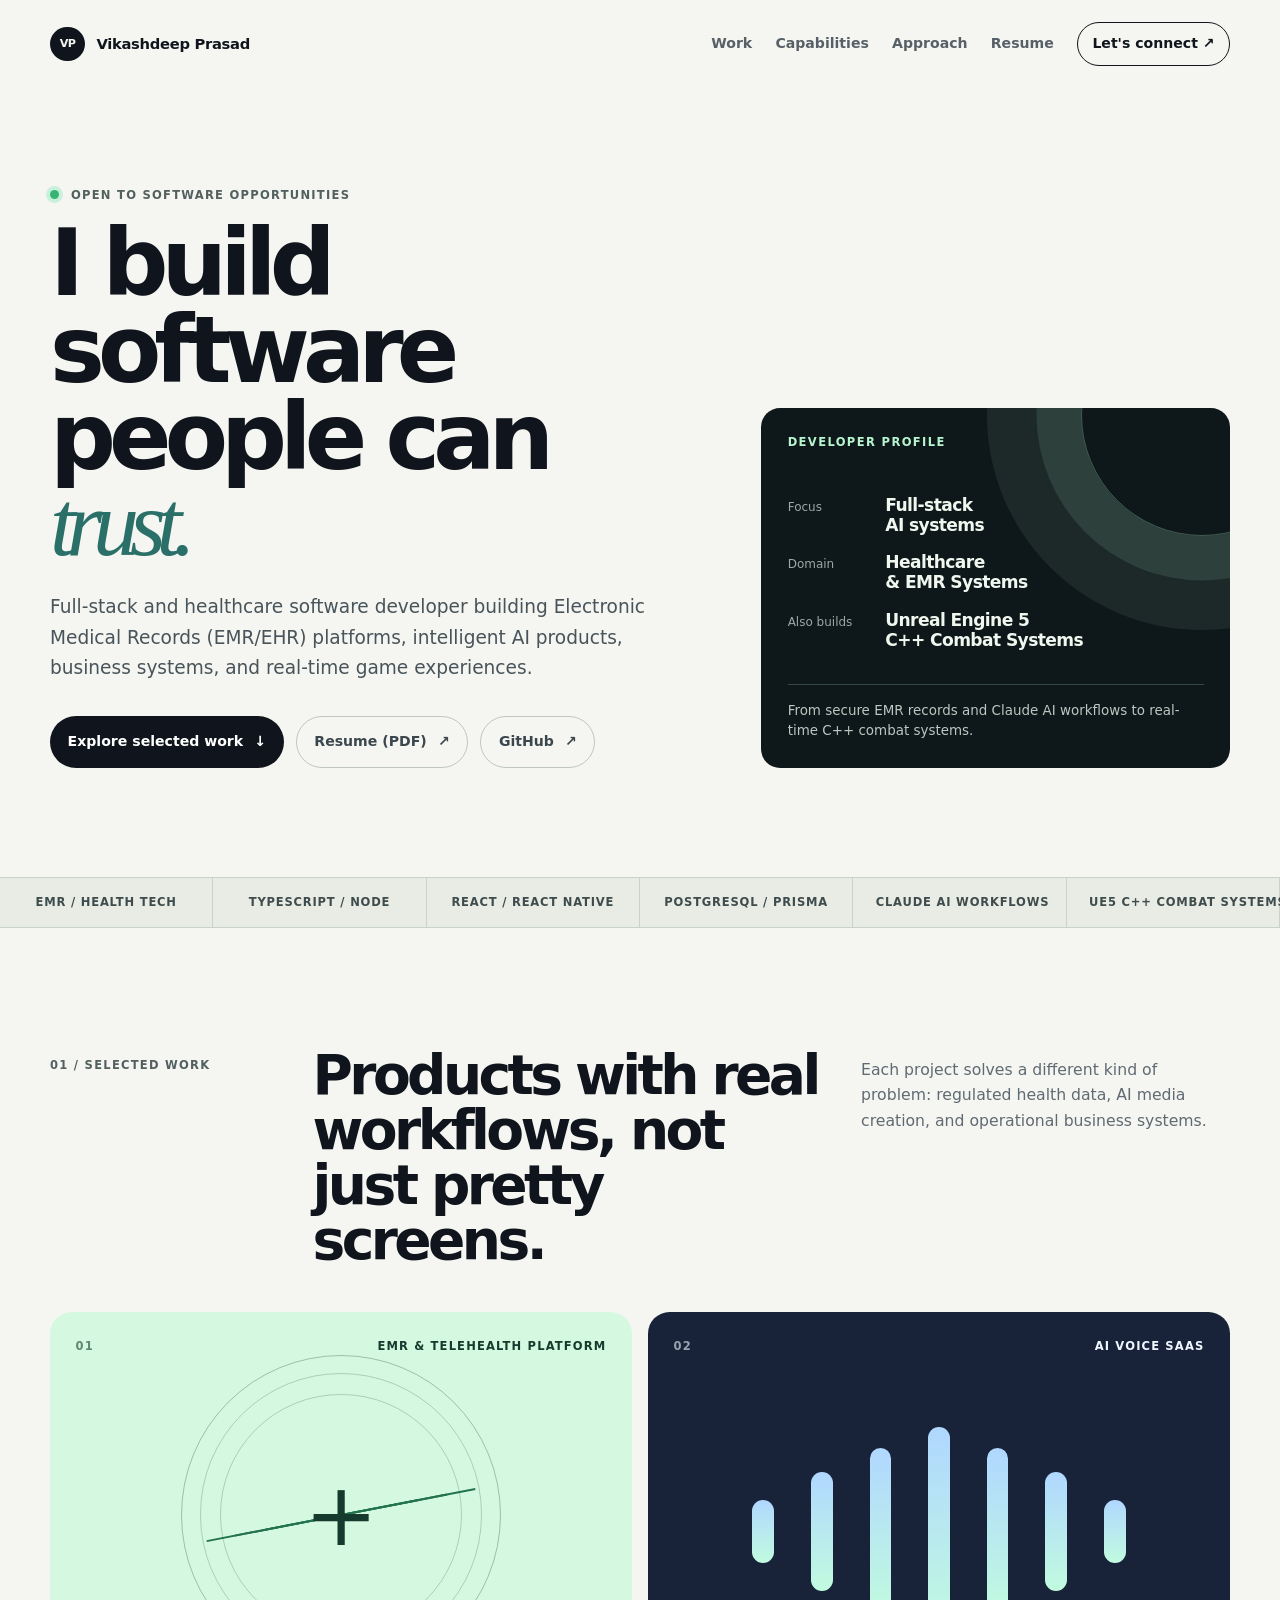
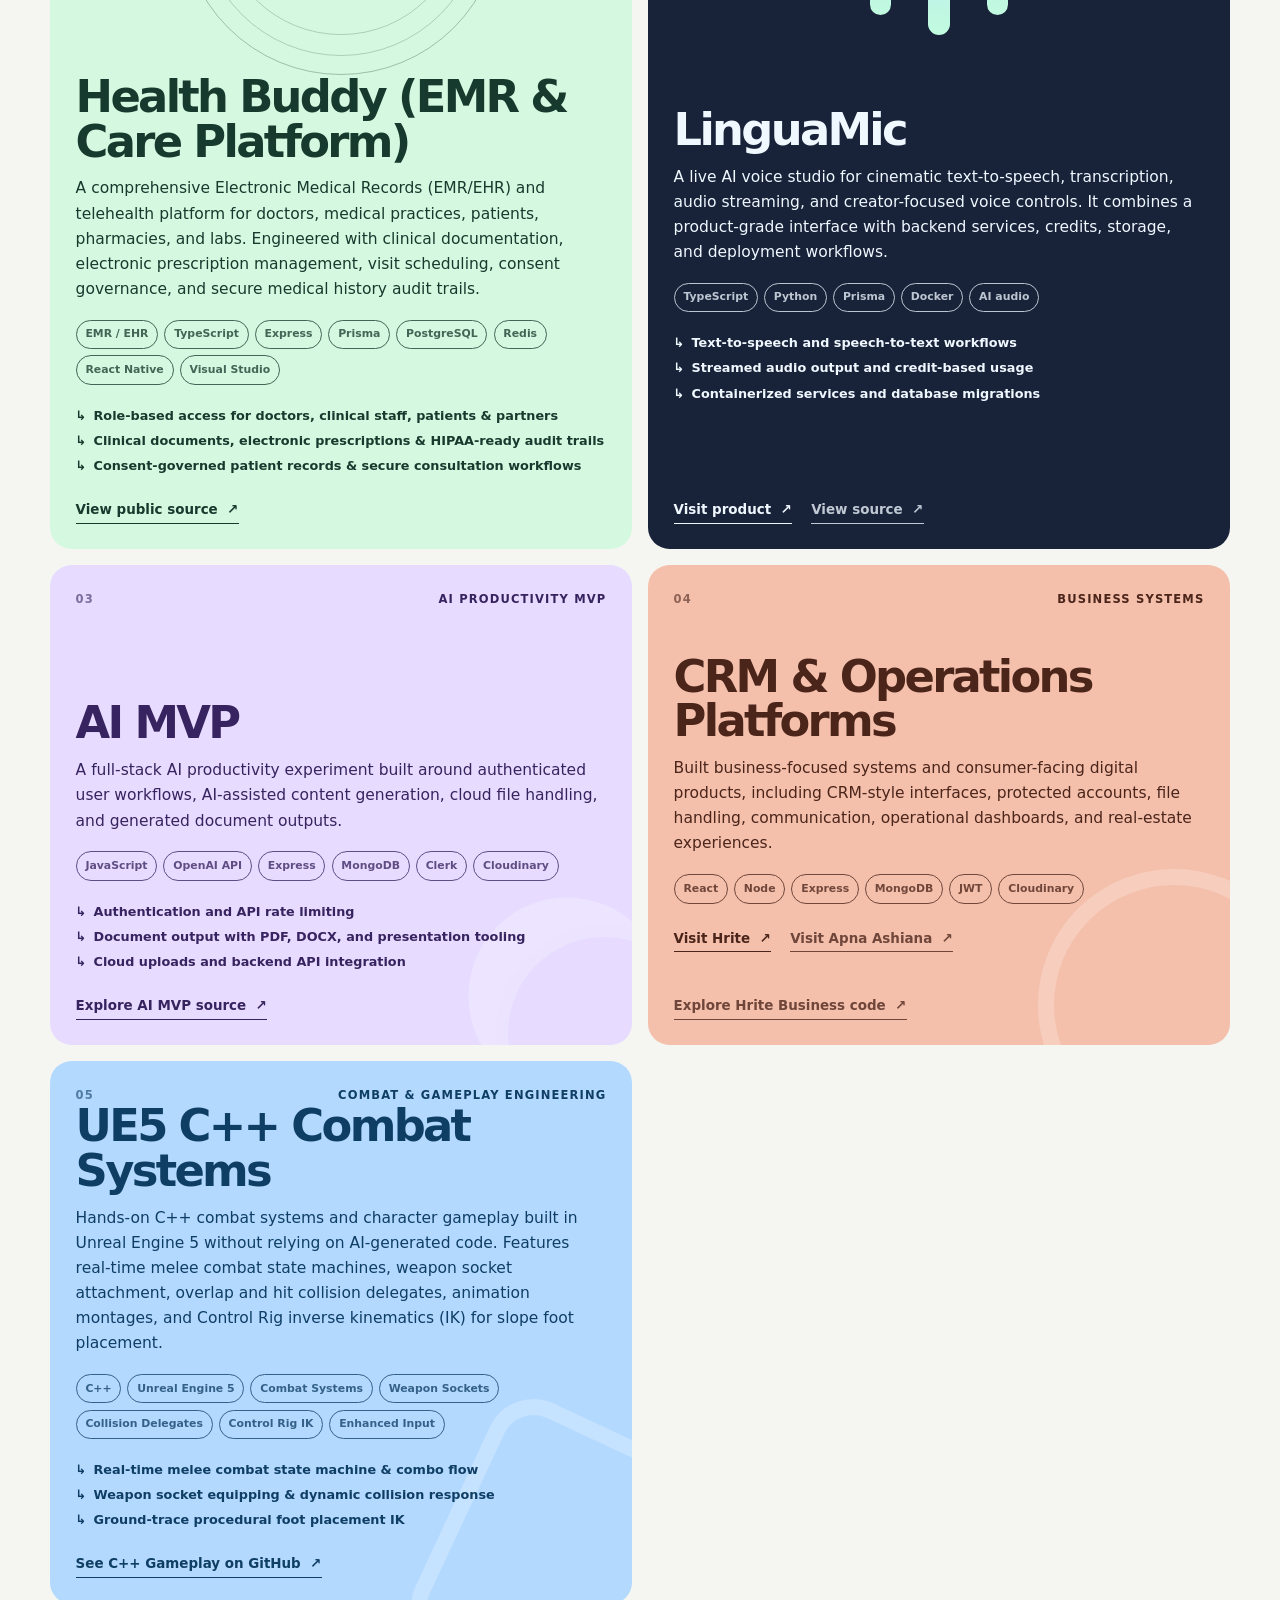
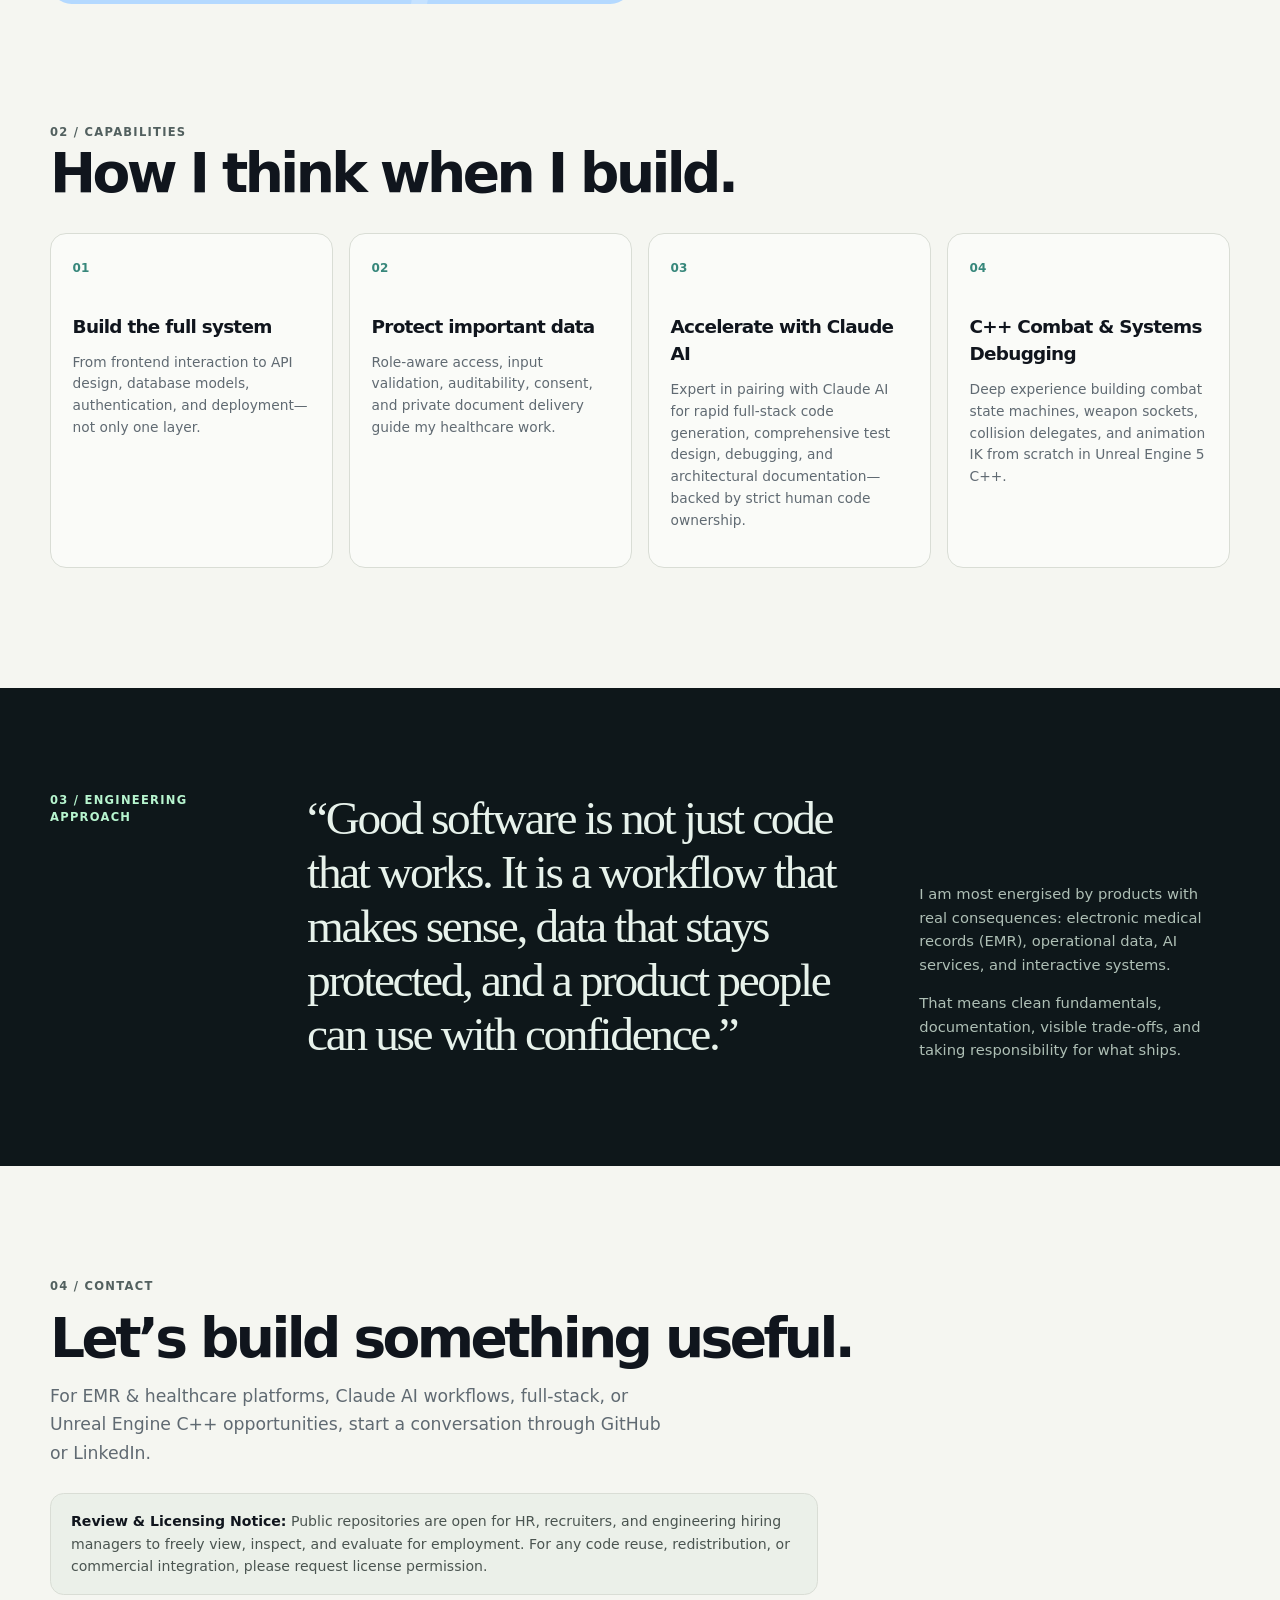
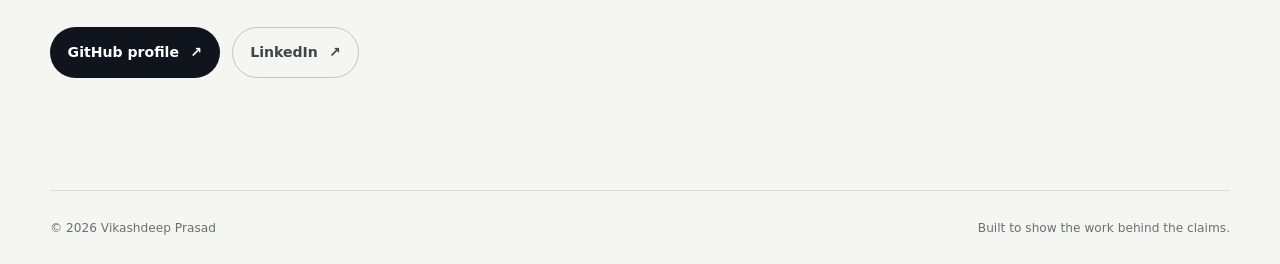
==== index.html @ c78db2ca "Initial commit: Vikashdeep Prasad portfolio & resume" ====
<!doctype html>
<html lang="en">
  <head>
    <meta charset="UTF-8" />
    <meta name="viewport" content="width=device-width, initial-scale=1.0" />
    <meta
      name="description"
      content="Portfolio of Vikashdeep Prasad — full-stack, AI, healthcare, and Unreal Engine developer."
    />
    <title>Vikashdeep Prasad — Full-Stack & AI Developer</title>
    <link rel="stylesheet" href="styles.css" />
  </head>
  <body>
    <a class="skip-link" href="#main">Skip to content</a>

    <header class="site-header">
      <a class="brand" href="#top" aria-label="Vikashdeep Prasad home">
        <span class="brand-mark">VP</span>
        <span>Vikashdeep Prasad</span>
      </a>
      <button class="menu-toggle" type="button" aria-expanded="false" aria-controls="site-nav">
        <span class="sr-only">Toggle navigation</span>
        <span></span><span></span>
      </button>
      <nav id="site-nav" class="site-nav" aria-label="Main navigation">
        <a href="#work">Work</a>
        <a href="#skills">Capabilities</a>
        <a href="#about">Approach</a>
        <a href="resume.pdf" target="_blank">Resume</a>
        <a class="nav-cta" href="#contact">Let's connect <span aria-hidden="true">↗</span></a>
      </nav>
    </header>

    <main id="main">
      <section id="top" class="hero section-shell">
        <div class="hero-copy">
          <p class="eyebrow"><span class="status-dot"></span> Open to software opportunities</p>
          <h1>I build software people can <em>trust.</em></h1>
          <p class="hero-intro">
            Full-stack and healthcare software developer building Electronic Medical Records (EMR/EHR) platforms, intelligent AI products,
            business systems, and real-time game experiences.
          </p>
          <div class="hero-actions">
            <a class="button button-primary" href="#work">Explore selected work <span aria-hidden="true">↓</span></a>
            <a class="button button-quiet" href="resume.pdf" target="_blank">Resume (PDF) <span aria-hidden="true">↗</span></a>
            <a class="button button-quiet" href="https://github.com/viqSTAR" target="_blank" rel="noreferrer">GitHub <span aria-hidden="true">↗</span></a>
          </div>
        </div>
        <aside class="signal-card" aria-label="Developer profile summary">
          <p class="signal-label">Developer profile</p>
          <div class="signal-grid">
            <div><span>Focus</span><strong>Full-stack<br />AI systems</strong></div>
            <div><span>Domain</span><strong>Healthcare<br />& EMR Systems</strong></div>
            <div><span>Also builds</span><strong>Unreal Engine 5<br />C++ Combat Systems</strong></div>
          </div>
          <p class="signal-footer">From secure EMR records and Claude AI workflows to real-time C++ combat systems.</p>
        </aside>
      </section>

      <section class="proof-strip" aria-label="Key skills">
        <div>EMR / Health Tech</div>
        <div>TypeScript / Node</div>
        <div>React / React Native</div>
        <div>PostgreSQL / Prisma</div>
        <div>Claude AI Workflows</div>
        <div>UE5 C++ Combat Systems</div>
      </section>

      <section id="work" class="section-shell work-section">
        <div class="section-heading">
          <p class="eyebrow">01 / Selected work</p>
          <h2>Products with real workflows, not just pretty screens.</h2>
          <p>Each project solves a different kind of problem: regulated health data, AI media creation, and operational business systems.</p>
        </div>

        <div class="project-grid">
          <article class="project-card featured health-card">
            <div class="project-topline">
              <span class="project-number">01</span>
              <span class="project-type">EMR & Telehealth Platform</span>
            </div>
            <div class="product-glyph health-glyph" aria-hidden="true">
              <span class="pulse-line"></span>
              <span class="plus">+</span>
            </div>
            <div class="project-copy">
              <h3>Health Buddy (EMR & Care Platform)</h3>
              <p>
                A comprehensive Electronic Medical Records (EMR/EHR) and telehealth platform for doctors, medical practices, patients, pharmacies, and labs.
                Engineered with clinical documentation, electronic prescription management, visit scheduling, consent governance, and secure medical history audit trails.
              </p>
              <ul class="tag-list" aria-label="Health Buddy technology">
                <li>EMR / EHR</li><li>TypeScript</li><li>Express</li><li>Prisma</li><li>PostgreSQL</li><li>Redis</li><li>React Native</li><li>Visual Studio</li>
              </ul>
              <div class="project-points">
                <span>Role-based access for doctors, clinical staff, patients & partners</span>
                <span>Clinical documents, electronic prescriptions & HIPAA-ready audit trails</span>
                <span>Consent-governed patient records & secure consultation workflows</span>
              </div>
            </div>
            <a class="project-link" href="https://github.com/viqSTAR/healthbuddy" target="_blank" rel="noreferrer">View public source <span aria-hidden="true">↗</span></a>
          </article>

          <article class="project-card featured linguamic-card">
            <div class="project-topline">
              <span class="project-number">02</span>
              <span class="project-type">AI voice SaaS</span>
            </div>
            <div class="product-glyph sound-glyph" aria-hidden="true">
              <span></span><span></span><span></span><span></span><span></span><span></span><span></span>
            </div>
            <div class="project-copy">
              <h3>LinguaMic</h3>
              <p>
                A live AI voice studio for cinematic text-to-speech, transcription, audio streaming, and creator-focused voice controls.
                It combines a product-grade interface with backend services, credits, storage, and deployment workflows.
              </p>
              <ul class="tag-list" aria-label="LinguaMic technology">
                <li>TypeScript</li><li>Python</li><li>Prisma</li><li>Docker</li><li>AI audio</li>
              </ul>
              <div class="project-points">
                <span>Text-to-speech and speech-to-text workflows</span>
                <span>Streamed audio output and credit-based usage</span>
                <span>Containerized services and database migrations</span>
              </div>
            </div>
            <div class="project-links">
              <a class="project-link" href="https://linguamic.com/" target="_blank" rel="noreferrer">Visit product <span aria-hidden="true">↗</span></a>
              <a class="project-link muted-link" href="https://github.com/viqSTAR/linguamictts" target="_blank" rel="noreferrer">View source <span aria-hidden="true">↗</span></a>
            </div>
          </article>

          <article class="project-card ai-card">
            <div class="project-topline">
              <span class="project-number">03</span>
              <span class="project-type">AI productivity MVP</span>
            </div>
            <div class="project-copy">
              <h3>AI MVP</h3>
              <p>
                A full-stack AI productivity experiment built around authenticated user workflows,
                AI-assisted content generation, cloud file handling, and generated document outputs.
              </p>
              <ul class="tag-list" aria-label="AI MVP technology">
                <li>JavaScript</li><li>OpenAI API</li><li>Express</li><li>MongoDB</li><li>Clerk</li><li>Cloudinary</li>
              </ul>
              <div class="project-points">
                <span>Authentication and API rate limiting</span>
                <span>Document output with PDF, DOCX, and presentation tooling</span>
                <span>Cloud uploads and backend API integration</span>
              </div>
              <a class="project-link" href="https://github.com/viqSTAR/ai_mvp" target="_blank" rel="noreferrer">Explore AI MVP source <span aria-hidden="true">↗</span></a>
            </div>
          </article>

          <article class="project-card business-card">
            <div class="project-topline">
              <span class="project-number">04</span>
              <span class="project-type">Business systems</span>
            </div>
            <div class="project-copy">
              <h3>CRM & Operations Platforms</h3>
              <p>
                Built business-focused systems and consumer-facing digital products, including CRM-style interfaces,
                protected accounts, file handling, communication, operational dashboards, and real-estate experiences.
              </p>
              <ul class="tag-list" aria-label="Business systems technology">
                <li>React</li><li>Node</li><li>Express</li><li>MongoDB</li><li>JWT</li><li>Cloudinary</li>
              </ul>
              <div class="project-links business-links">
                <a class="project-link" href="https://www.hrite.in/" target="_blank" rel="noreferrer">Visit Hrite <span aria-hidden="true">↗</span></a>
                <a class="project-link muted-link" href="https://www.apnaashiana.in/" target="_blank" rel="noreferrer">Visit Apna Ashiana <span aria-hidden="true">↗</span></a>
                <a class="project-link muted-link" href="https://github.com/viqSTAR/hritebusiness" target="_blank" rel="noreferrer">Explore Hrite Business code <span aria-hidden="true">↗</span></a>
              </div>
            </div>
          </article>

          <article class="project-card game-card">
            <div class="project-topline">
              <span class="project-number">05</span>
              <span class="project-type">Combat & Gameplay Engineering</span>
            </div>
            <div class="project-copy">
              <h3>UE5 C++ Combat Systems</h3>
              <p>
                Hands-on C++ combat systems and character gameplay built in Unreal Engine 5 without relying on AI-generated code.
                Features real-time melee combat state machines, weapon socket attachment, overlap and hit collision delegates, animation montages, and Control Rig inverse kinematics (IK) for slope foot placement.
              </p>
              <ul class="tag-list" aria-label="Game development technology">
                <li>C++</li><li>Unreal Engine 5</li><li>Combat Systems</li><li>Weapon Sockets</li><li>Collision Delegates</li><li>Control Rig IK</li><li>Enhanced Input</li>
              </ul>
              <div class="project-points">
                <span>Real-time melee combat state machine & combo flow</span>
                <span>Weapon socket equipping & dynamic collision response</span>
                <span>Ground-trace procedural foot placement IK</span>
              </div>
              <a class="project-link" href="https://github.com/viqSTAR" target="_blank" rel="noreferrer">See C++ Gameplay on GitHub <span aria-hidden="true">↗</span></a>
            </div>
          </article>
        </div>
      </section>

      <section id="skills" class="section-shell capabilities-section">
        <div class="section-heading compact-heading">
          <p class="eyebrow">02 / Capabilities</p>
          <h2>How I think when I build.</h2>
        </div>
        <div class="capability-grid">
          <article>
            <span>01</span>
            <h3>Build the full system</h3>
            <p>From frontend interaction to API design, database models, authentication, and deployment—not only one layer.</p>
          </article>
          <article>
            <span>02</span>
            <h3>Protect important data</h3>
            <p>Role-aware access, input validation, auditability, consent, and private document delivery guide my healthcare work.</p>
          </article>
          <article>
            <span>03</span>
            <h3>Accelerate with Claude AI</h3>
            <p>Expert in pairing with Claude AI for rapid full-stack code generation, comprehensive test design, debugging, and architectural documentation—backed by strict human code ownership.</p>
          </article>
          <article>
            <span>04</span>
            <h3>C++ Combat & Systems Debugging</h3>
            <p>Deep experience building combat state machines, weapon sockets, collision delegates, and animation IK from scratch in Unreal Engine 5 C++.</p>
          </article>
        </div>
      </section>

      <section id="about" class="approach-section">
        <div class="section-shell approach-layout">
          <p class="eyebrow">03 / Engineering approach</p>
          <blockquote>
            “Good software is not just code that works. It is a workflow that makes sense, data that stays protected, and a product people can use with confidence.”
          </blockquote>
          <div class="approach-notes">
            <p>I am most energised by products with real consequences: electronic medical records (EMR), operational data, AI services, and interactive systems.</p>
            <p>That means clean fundamentals, documentation, visible trade-offs, and taking responsibility for what ships.</p>
          </div>
        </div>
      </section>

      <section id="contact" class="section-shell contact-section">
        <p class="eyebrow">04 / Contact</p>
        <h2>Let’s build something useful.</h2>
        <p>For EMR & healthcare platforms, Claude AI workflows, full-stack, or Unreal Engine C++ opportunities, start a conversation through GitHub or LinkedIn.</p>
        <div class="license-notice">
          <strong>Review & Licensing Notice:</strong> Public repositories are open for HR, recruiters, and engineering hiring managers to freely view, inspect, and evaluate for employment. For any code reuse, redistribution, or commercial integration, please request license permission.
        </div>
        <div class="contact-links">
          <a class="button button-primary" href="https://github.com/viqSTAR" target="_blank" rel="noreferrer">GitHub profile <span aria-hidden="true">↗</span></a>
          <a class="button button-quiet" href="https://www.linkedin.com/in/vikashdeep-prasad-1b27a72bb/" target="_blank" rel="noreferrer">LinkedIn <span aria-hidden="true">↗</span></a>
        </div>
      </section>
    </main>

    <footer class="site-footer">
      <span>© <span id="year"></span> Vikashdeep Prasad</span>
      <span>Built to show the work behind the claims.</span>
    </footer>
    <script src="script.js"></script>
  </body>
</html>
---- styles.css ----
:root {
  --ink: #10151d;
  --paper: #f5f6f1;
  --muted: #606a72;
  --line: #d9ddd5;
  --night: #0e171a;
  --teal: #b7f5cf;
  --lime: #d9ff6b;
  --coral: #ff8f70;
  --blue: #93caff;
  --max-width: 1180px;
}

* { box-sizing: border-box; }
html { scroll-behavior: smooth; }
body {
  margin: 0;
  background: var(--paper);
  color: var(--ink);
  font-family: Inter, ui-sans-serif, system-ui, -apple-system, BlinkMacSystemFont, "Segoe UI", sans-serif;
  line-height: 1.5;
}
a { color: inherit; text-decoration: none; }
a:focus-visible, button:focus-visible { outline: 3px solid var(--coral); outline-offset: 3px; }
.sr-only { position: absolute; width: 1px; height: 1px; overflow: hidden; clip: rect(0 0 0 0); white-space: nowrap; }
.skip-link { position: fixed; left: 1rem; top: -4rem; z-index: 10; background: var(--lime); padding: .7rem 1rem; color: var(--ink); font-weight: 800; }
.skip-link:focus { top: 1rem; }

.site-header, .section-shell, .site-footer { width: min(calc(100% - 3rem), var(--max-width)); margin-inline: auto; }
.site-header { min-height: 88px; display: flex; align-items: center; justify-content: space-between; gap: 1rem; }
.brand { display: inline-flex; align-items: center; gap: .72rem; font-size: .92rem; font-weight: 800; letter-spacing: -.02em; }
.brand-mark { display: grid; place-items: center; width: 2.18rem; aspect-ratio: 1; border-radius: 50%; background: var(--ink); color: var(--paper); font-size: .7rem; letter-spacing: -.07em; }
.site-nav { display: flex; align-items: center; gap: 1.45rem; font-size: .88rem; font-weight: 700; }
.site-nav > a:not(.nav-cta) { color: #576067; }
.site-nav > a:not(.nav-cta):hover { color: var(--ink); }
.nav-cta { padding: .65rem .9rem; border: 1px solid var(--ink); border-radius: 99px; }
.nav-cta:hover { background: var(--ink); color: var(--paper); }
.menu-toggle { display: none; border: 0; background: transparent; width: 2.5rem; height: 2.5rem; cursor: pointer; }

.hero { padding: 6.2rem 0 6.8rem; display: grid; grid-template-columns: 1.16fr .84fr; align-items: end; gap: 4rem; }
.eyebrow { margin: 0 0 1rem; color: #52605f; font-size: .72rem; font-weight: 850; letter-spacing: .11em; text-transform: uppercase; }
.status-dot { display: inline-block; width: .58rem; height: .58rem; margin-right: .4rem; border-radius: 50%; background: #35b571; box-shadow: 0 0 0 4px #c9f0dc; }
h1, h2, h3, p { margin-top: 0; }
h1 { max-width: 770px; margin-bottom: 1.5rem; font-size: clamp(3.1rem, 7.2vw, 6.7rem); line-height: .94; letter-spacing: -.075em; }
h1 em { color: #2b6f69; font-family: Georgia, serif; font-weight: 400; letter-spacing: -.1em; }
.hero-intro { max-width: 615px; margin-bottom: 2rem; color: #49545a; font-size: 1.16rem; line-height: 1.65; }
.hero-actions, .contact-links { display: flex; flex-wrap: wrap; gap: .75rem; }
.button { display: inline-flex; align-items: center; justify-content: center; gap: .7rem; padding: .9rem 1.1rem; border-radius: 99px; font-size: .88rem; font-weight: 800; transition: transform .18s ease, background .18s ease; }
.button:hover { transform: translateY(-2px); }
.button-primary { background: var(--ink); color: white; }
.button-primary:hover { background: #29343c; }
.button-quiet { border: 1px solid #bfc6c4; color: #3b474d; }
.button-quiet:hover { background: #e8ebe5; }

.signal-card { position: relative; overflow: hidden; padding: 1.65rem; border-radius: 1.2rem; background: var(--night); color: #eff7ef; }
.signal-card::after { content: ""; position: absolute; width: 15rem; height: 15rem; right: -5.8rem; top: -7.1rem; border: 1px solid rgba(183,245,207,.3); border-radius: 50%; box-shadow: 0 0 0 2.7rem transparent, 0 0 0 2.78rem rgba(183,245,207,.11), 0 0 0 5.8rem transparent, 0 0 0 5.88rem rgba(183,245,207,.08); }
.signal-label { color: var(--teal); font-size: .72rem; font-weight: 850; letter-spacing: .12em; text-transform: uppercase; }
.signal-grid { position: relative; z-index: 1; display: grid; gap: 1.1rem; margin: 2.8rem 0 2.1rem; }
.signal-grid div { display: grid; grid-template-columns: 5.4rem 1fr; align-items: baseline; gap: .7rem; }
.signal-grid span { color: #9aa9a4; font-size: .75rem; }
.signal-grid strong { font-size: 1.07rem; line-height: 1.16; letter-spacing: -.035em; }
.signal-footer { position: relative; z-index: 1; margin: 0; padding-top: 1rem; border-top: 1px solid #344740; color: #b9c8c0; font-size: .84rem; }

.proof-strip { display: grid; grid-template-columns: repeat(6, minmax(10rem, 1fr)); overflow: hidden; border-block: 1px solid #cad2cc; background: #e8ece5; }
.proof-strip div { padding: 1rem 1.4rem; border-right: 1px solid #cad2cc; color: #3f4c4d; font-size: .72rem; font-weight: 850; letter-spacing: .07em; text-align: center; text-transform: uppercase; white-space: nowrap; }

.work-section { padding-top: 7.5rem; padding-bottom: 7.5rem; }
.section-heading { display: grid; grid-template-columns: .5fr 1.12fr .8fr; gap: 2rem; align-items: start; margin-bottom: 2.75rem; }
.section-heading .eyebrow { margin-top: .55rem; }
.section-heading h2, .contact-section h2 { margin-bottom: 0; font-size: clamp(2rem, 4.3vw, 4rem); line-height: 1; letter-spacing: -.065em; }
.section-heading > p:last-child { margin-top: .55rem; color: var(--muted); font-size: .98rem; line-height: 1.65; }
.project-grid { display: grid; grid-template-columns: 1fr 1fr; gap: 1rem; }
.project-card { position: relative; display: flex; min-height: 30rem; flex-direction: column; overflow: hidden; padding: 1.6rem; border-radius: 1.35rem; }
.project-topline { display: flex; justify-content: space-between; gap: 1rem; color: inherit; font-size: .72rem; font-weight: 850; letter-spacing: .1em; text-transform: uppercase; }
.project-number { opacity: .6; }
.project-type { text-align: right; }
.featured { min-height: 45rem; }
.health-card { background: #d5f9e0; color: #163a2d; }
.linguamic-card { background: #182239; color: #eff7ff; }
.business-card { background: #f4c0ac; color: #4b241a; }
.ai-card { background: #e7dcff; color: #37235f; }
.game-card { background: #b4d9ff; color: #0f3e65; }
.product-glyph { display: grid; place-items: center; margin: auto; }
.health-glyph { width: min(68%, 20rem); aspect-ratio: 1; border: 1px solid rgba(22,58,45,.3); border-radius: 50%; position: relative; }
.health-glyph::before, .health-glyph::after { content: ""; position: absolute; border-radius: 50%; border: 1px solid rgba(22,58,45,.22); }
.health-glyph::before { inset: 1.1rem; }.health-glyph::after { inset: 2.4rem; }
.plus { position: relative; z-index: 1; font-size: clamp(3rem, 8vw, 5.5rem); font-weight: 250; }
.pulse-line { position: absolute; z-index: 1; width: 68%; height: 2px; background: #23734f; box-shadow: 1.8rem 0 0 #23734f, -1.8rem 0 0 #23734f; transform: rotate(-11deg); }
.sound-glyph { width: 75%; height: 13rem; align-items: center; grid-auto-flow: column; gap: .75rem; }
.sound-glyph span { width: clamp(.6rem, 2vw, 1.35rem); border-radius: 99px; background: linear-gradient(to bottom, #b0d7ff, #c1fbdf); }
.sound-glyph span:nth-child(1), .sound-glyph span:nth-child(7) { height: 30%; }.sound-glyph span:nth-child(2), .sound-glyph span:nth-child(6) { height: 57%; }.sound-glyph span:nth-child(3), .sound-glyph span:nth-child(5) { height: 80%; }.sound-glyph span:nth-child(4) { height: 100%; }
.project-copy { position: relative; z-index: 1; }
.project-copy h3 { margin-bottom: .75rem; font-size: clamp(1.8rem, 3.5vw, 2.8rem); line-height: 1; letter-spacing: -.06em; }
.project-copy > p { max-width: 43rem; margin-bottom: 1.1rem; font-size: .97rem; line-height: 1.62; }
.tag-list { display: flex; flex-wrap: wrap; gap: .38rem; padding: 0; margin: 0; list-style: none; }
.tag-list li { padding: .35rem .55rem; border: 1px solid currentColor; border-radius: 99px; font-size: .68rem; font-weight: 800; opacity: .77; }
.project-points { display: grid; gap: .38rem; margin-top: 1.3rem; font-size: .8rem; font-weight: 700; }
.project-points span::before { content: "↳"; margin-right: .45rem; }
.project-link { position: relative; z-index: 1; display: inline-flex; width: fit-content; align-items: center; gap: .6rem; margin-top: 1.55rem; border-bottom: 1px solid currentColor; padding-bottom: .15rem; font-size: .84rem; font-weight: 850; }
.project-link:hover { opacity: .65; }.project-links { display: flex; flex-wrap: wrap; gap: 1.2rem; margin-top: auto; }.project-links .project-link { margin-top: 1.55rem; }.muted-link { opacity: .78; }
.business-card, .ai-card, .game-card { justify-content: space-between; }.business-card::after, .ai-card::after, .game-card::after { content: ""; position: absolute; right: -5rem; bottom: -6rem; width: 15rem; aspect-ratio: 1; border: 1rem solid rgba(255,255,255,.22); border-radius: 50%; }.ai-card::after { width: 12rem; border-width: .75rem; box-shadow: -2.3rem -2.3rem 0 -.58rem rgba(255,255,255,.25); }.game-card::after { border-radius: 3rem; transform: rotate(25deg); }

.capabilities-section { padding-bottom: 7.5rem; }.compact-heading { display: flex; flex-direction: column; gap: .3rem; margin-bottom: 2rem; }.compact-heading .eyebrow { margin: 0; }
.capability-grid { display: grid; grid-template-columns: repeat(4, 1fr); gap: 1rem; }.capability-grid article { min-height: 16rem; padding: 1.35rem; border: 1px solid var(--line); border-radius: 1rem; background: #fafbf8; }.capability-grid span { color: #37877b; font-size: .75rem; font-weight: 900; }.capability-grid h3 { margin: 2.1rem 0 .7rem; font-size: 1.15rem; letter-spacing: -.04em; }.capability-grid p { color: var(--muted); font-size: .86rem; line-height: 1.58; }

.approach-section { padding: 6.5rem 0; background: var(--night); color: #e7f2eb; }.approach-layout { display: grid; grid-template-columns: .5fr 1.3fr .7fr; gap: 2.2rem; }.approach-layout .eyebrow { color: var(--teal); }.approach-layout blockquote { margin: 0; font-family: Georgia, serif; font-size: clamp(1.85rem, 3.7vw, 3.3rem); line-height: 1.14; letter-spacing: -.05em; }.approach-notes { align-self: end; color: #aebfb5; font-size: .92rem; line-height: 1.6; }.approach-notes p:last-child { margin-bottom: 0; }

.contact-section { padding: 7rem 0; }
.contact-section h2 { margin-bottom: 1rem; }
.contact-section > p:not(.eyebrow) { max-width: 39rem; color: var(--muted); font-size: 1.08rem; line-height: 1.65; }
.contact-section .license-notice {
  margin-top: 1.6rem;
  max-width: 48rem;
  padding: 1rem 1.25rem;
  border-radius: .85rem;
  background: #ebf0e9;
  border: 1px solid var(--line);
  font-size: .88rem;
  line-height: 1.6;
  color: #4a5450;
}
.contact-section .license-notice strong {
  color: var(--ink);
}
.contact-links { margin-top: 2rem; }
.site-footer { display: flex; justify-content: space-between; gap: 1rem; padding: 1.7rem 0; border-top: 1px solid var(--line); color: #68716f; font-size: .76rem; }

@media (max-width: 850px) {
  .hero, .section-heading, .approach-layout { grid-template-columns: 1fr; gap: 2rem; }.hero { padding-top: 4.5rem; }.section-heading .eyebrow { margin: 0; }.section-heading > p:last-child { margin: 0; }.proof-strip { grid-template-columns: repeat(3, 1fr); }.capability-grid { grid-template-columns: repeat(2, 1fr); }.approach-notes { max-width: 38rem; }.approach-layout { gap: 1.2rem; }
}
@media (max-width: 620px) {
  .site-header, .section-shell, .site-footer { width: min(calc(100% - 2rem), var(--max-width)); }.site-header { min-height: 72px; }.menu-toggle { display: grid; place-content: center; gap: .3rem; }.menu-toggle span:not(.sr-only) { display: block; width: 1.25rem; height: 2px; background: var(--ink); }.site-nav { position: absolute; top: 4.45rem; left: 1rem; right: 1rem; z-index: 5; display: none; flex-direction: column; align-items: stretch; gap: 1rem; padding: 1rem; border: 1px solid var(--line); border-radius: 1rem; background: var(--paper); box-shadow: 0 1rem 2.5rem rgba(20,30,25,.13); }.site-nav.is-open { display: flex; }.nav-cta { text-align: center; }.hero { padding: 3.7rem 0 4rem; }.hero-intro { font-size: 1rem; }.signal-card { min-height: 19rem; }.proof-strip { grid-template-columns: repeat(2, 1fr); }.proof-strip div { padding: .85rem .4rem; font-size: .61rem; }.work-section, .capabilities-section { padding-top: 4.8rem; padding-bottom: 4.8rem; }.project-grid, .capability-grid { grid-template-columns: 1fr; }.project-card, .featured { min-height: 31rem; }.sound-glyph { height: 9rem; }.health-glyph { width: 58%; }.approach-section, .contact-section { padding: 4.8rem 0; }.site-footer { flex-direction: column; }.button { width: 100%; }.hero-actions, .contact-links { width: 100%; }
}
@media (prefers-reduced-motion: reduce) { html { scroll-behavior: auto; }.button { transition: none; } }
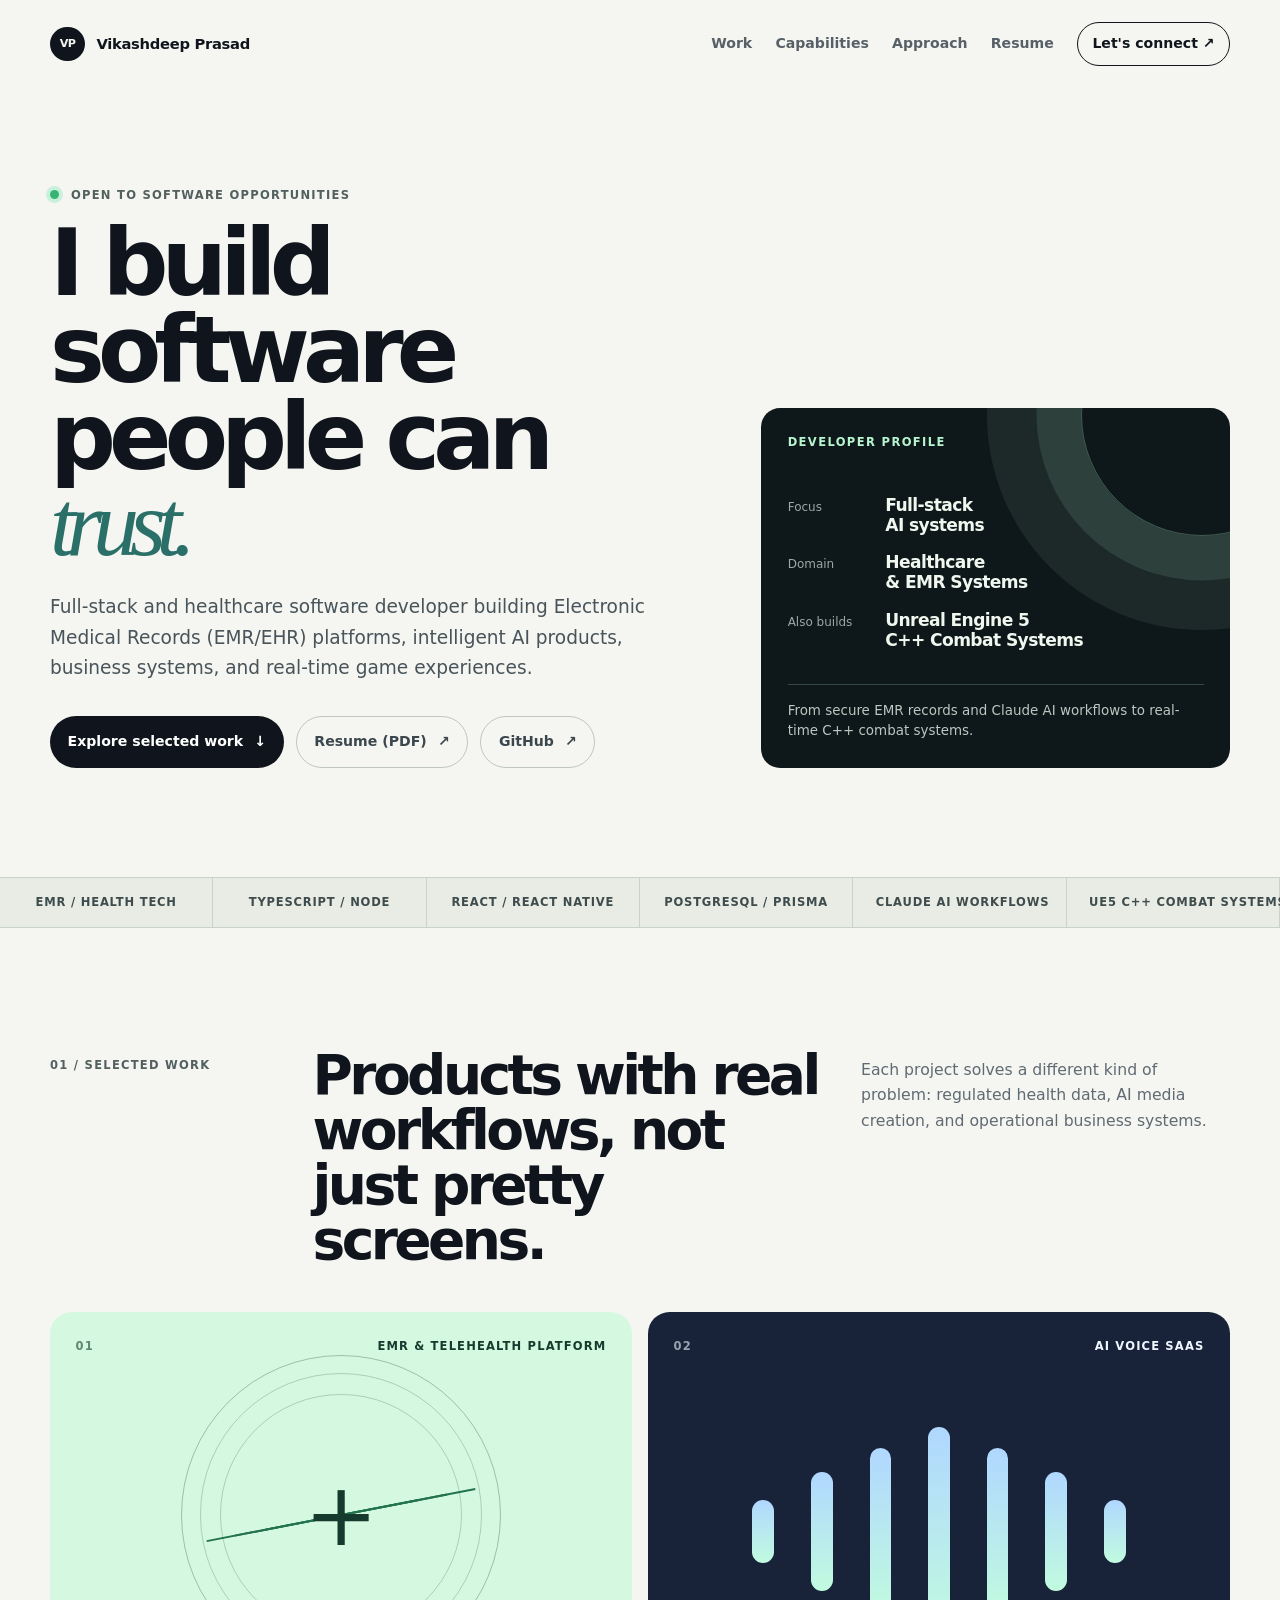
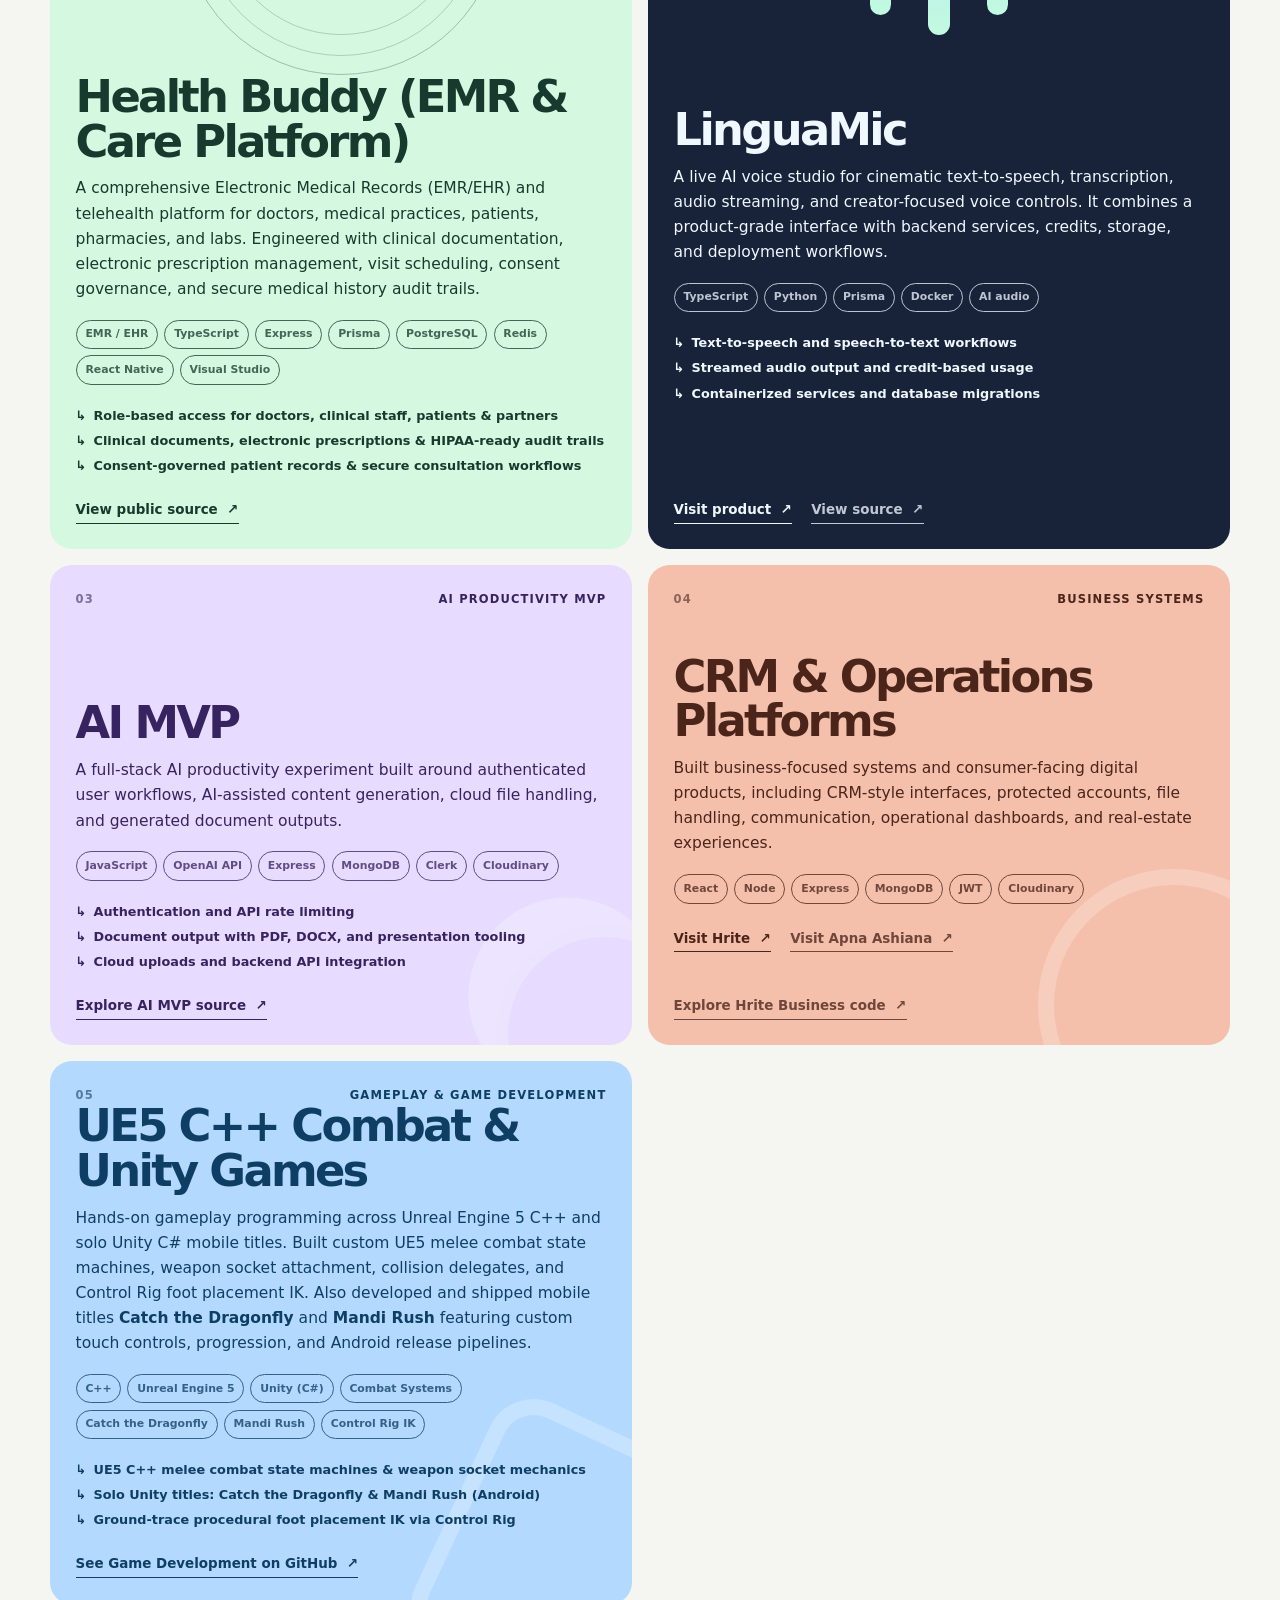
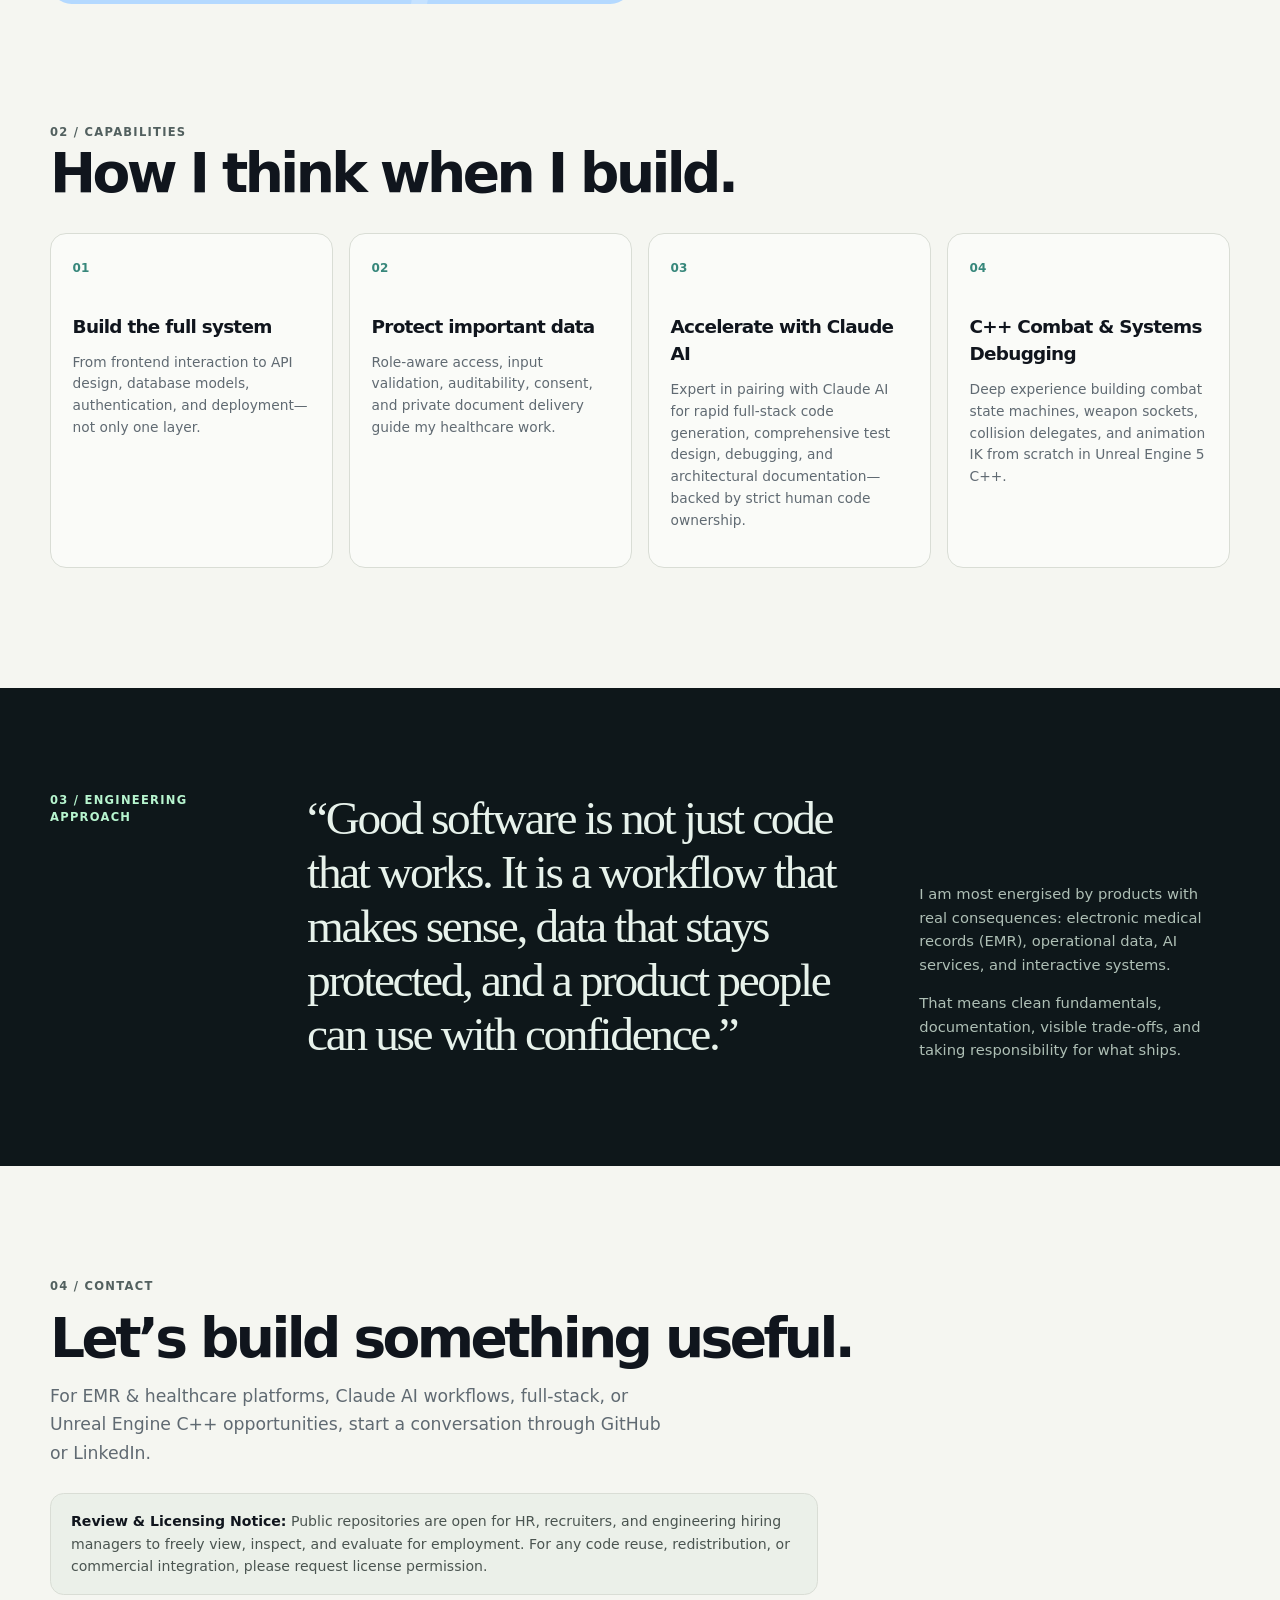
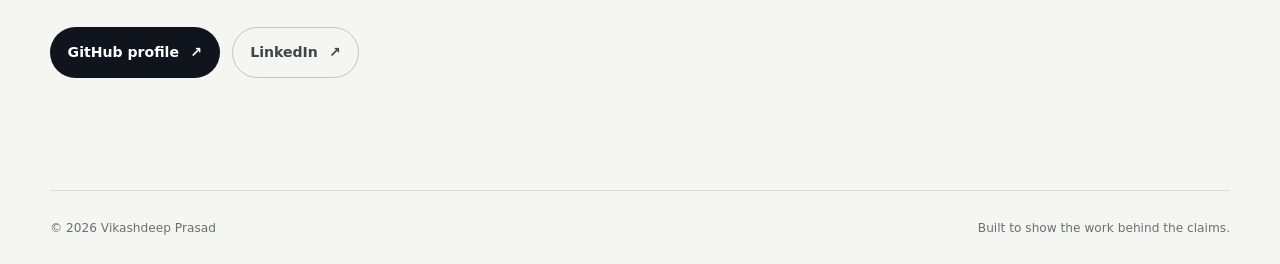
==== commit 60d2bfc2: "Highlight self-made games Catch the Dragonfly and Mandi Rush in portfolio" ====
--- a/index.html
+++ b/index.html
@@ -178,23 +178,22 @@
           <article class="project-card game-card">
             <div class="project-topline">
               <span class="project-number">05</span>
-              <span class="project-type">Combat & Gameplay Engineering</span>
-            </div>
-            <div class="project-copy">
-              <h3>UE5 C++ Combat Systems</h3>
-              <p>
-                Hands-on C++ combat systems and character gameplay built in Unreal Engine 5 without relying on AI-generated code.
-                Features real-time melee combat state machines, weapon socket attachment, overlap and hit collision delegates, animation montages, and Control Rig inverse kinematics (IK) for slope foot placement.
+              <span class="project-type">Gameplay & Game Development</span>
+            </div>
+            <div class="project-copy">
+              <h3>UE5 C++ Combat & Unity Games</h3>
+              <p>
+                Hands-on gameplay programming across Unreal Engine 5 C++ and solo Unity C# mobile titles. Built custom UE5 melee combat state machines, weapon socket attachment, collision delegates, and Control Rig foot placement IK. Also developed and shipped mobile titles <strong>Catch the Dragonfly</strong> and <strong>Mandi Rush</strong> featuring custom touch controls, progression, and Android release pipelines.
               </p>
               <ul class="tag-list" aria-label="Game development technology">
-                <li>C++</li><li>Unreal Engine 5</li><li>Combat Systems</li><li>Weapon Sockets</li><li>Collision Delegates</li><li>Control Rig IK</li><li>Enhanced Input</li>
-              </ul>
-              <div class="project-points">
-                <span>Real-time melee combat state machine & combo flow</span>
-                <span>Weapon socket equipping & dynamic collision response</span>
-                <span>Ground-trace procedural foot placement IK</span>
-              </div>
-              <a class="project-link" href="https://github.com/viqSTAR" target="_blank" rel="noreferrer">See C++ Gameplay on GitHub <span aria-hidden="true">↗</span></a>
+                <li>C++</li><li>Unreal Engine 5</li><li>Unity (C#)</li><li>Combat Systems</li><li>Catch the Dragonfly</li><li>Mandi Rush</li><li>Control Rig IK</li>
+              </ul>
+              <div class="project-points">
+                <span>UE5 C++ melee combat state machines & weapon socket mechanics</span>
+                <span>Solo Unity titles: Catch the Dragonfly & Mandi Rush (Android)</span>
+                <span>Ground-trace procedural foot placement IK via Control Rig</span>
+              </div>
+              <a class="project-link" href="https://github.com/viqSTAR" target="_blank" rel="noreferrer">See Game Development on GitHub <span aria-hidden="true">↗</span></a>
             </div>
           </article>
         </div>
